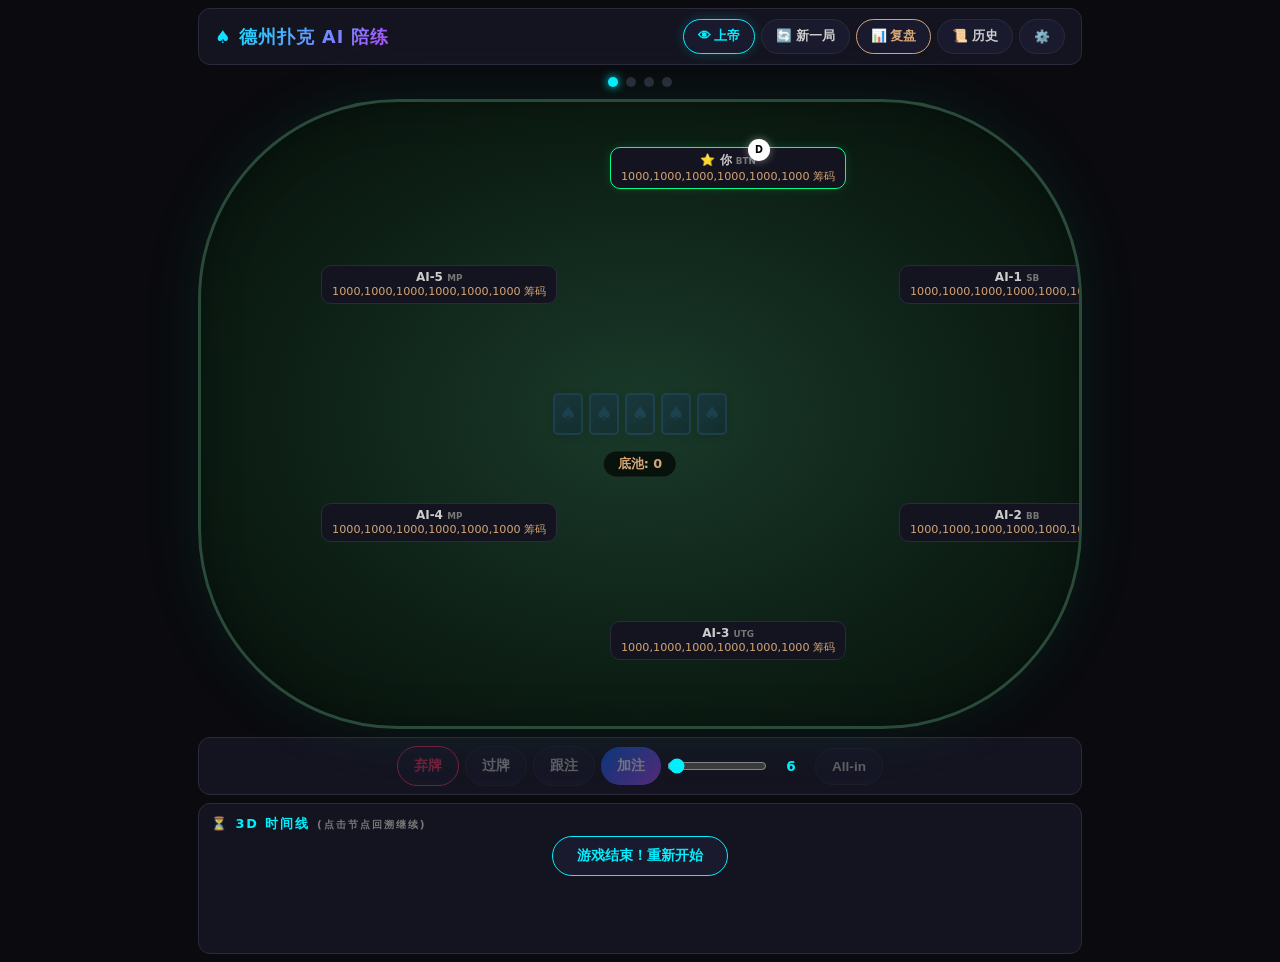
==== frontend/index.html @ 67ca3c1c "feat: 德州扑克 AI 陪练 + 5D 复盘系统完整项目 - 完整游戏引擎（牌型评估、边池计算、状态机） - AI 对手（5级难度、范围分析、蒙特卡洛胜率） - 复盘打分系统（5维雷达图、错误检测" ====
<!DOCTYPE html>
<html lang="zh-CN">
<head>
<meta charset="UTF-8">
<meta name="viewport" content="width=device-width, initial-scale=1.0, user-scalable=no, viewport-fit=cover">
<title>德州扑克 AI 陪练 — 5D 复盘系统</title>
<link rel="stylesheet" href="css/styles.css">
</head>
<body>
<div id="app">
  <!-- Header -->
  <div class="header">
    <h1>♠ 德州扑克 AI 陪练</h1>
    <div class="header-btns">
      <button class="btn active" id="btn-god" onclick="App.toggleGodMode()">👁 上帝</button>
      <button class="btn" id="btn-new" onclick="App.newHand()">🔄 新一局</button>
      <button class="btn gold" id="btn-review-toggle" onclick="App.toggleReview()">📊 复盘</button>
      <button class="btn" onclick="App.showHistory()">📜 历史</button>
      <button class="btn" onclick="App.toggleSettings()">⚙️</button>
    </div>
  </div>

  <!-- Phase dots -->
  <div class="phase-indicator" id="phase-dots">
    <span class="phase-dot lit"></span>
    <span class="phase-dot"></span>
    <span class="phase-dot"></span>
    <span class="phase-dot"></span>
  </div>

  <!-- God mode indicator -->
  <div id="god-mode-bar">👁 上帝模式 — 显示所有底牌 & 实时胜率</div>

  <!-- Poker Table -->
  <div id="table-container">
    <div class="pot-display" id="pot-display">底池: 0</div>
    <div class="community-cards" id="community-cards"></div>
    <div id="seats-container"></div>
  </div>

  <!-- Action Bar -->
  <div id="action-bar">
    <button class="btn danger" id="btn-fold" onclick="App.playerAction('fold')">弃牌</button>
    <button class="btn" id="btn-check" onclick="App.playerAction('check')">过牌</button>
    <button class="btn" id="btn-call" onclick="App.playerAction('call')">跟注</button>
    <div class="bet-slider-container">
      <button class="btn primary" id="btn-raise" onclick="App.playerAction('raise')">加注</button>
      <input type="range" id="bet-slider" min="2" max="200" value="6" oninput="App.updateBetSlider()">
      <span class="bet-amount" id="bet-amount">6</span>
    </div>
    <button class="btn" id="btn-allin" onclick="App.playerAction('allin')">All-in</button>
  </div>

  <!-- 3D Timeline -->
  <div id="timeline-section">
    <h3>⏳ 3D 时间线 <span style="font-size:0.65rem;color:var(--text-dim)">(点击节点回溯继续)</span></h3>
    <div class="timeline-3d" id="timeline"></div>
  </div>

  <!-- Review Panel -->
  <div id="review-panel">
    <div class="review-header">
      <div>
        <span class="review-score" id="review-total">--</span>
        <span style="font-size:0.8rem;color:var(--text-dim)"> /100</span>
      </div>
      <span class="review-grade grade-B" id="review-grade">B</span>
    </div>
    <canvas id="radar-canvas" width="280" height="280"></canvas>
    <div class="dim-bars" id="dim-bars"></div>
    <div class="error-list" id="error-list"></div>
    <div class="training-tags" id="training-tags"></div>
  </div>
</div>

<!-- Scripts -->
<script src="js/game-engine.js"></script>
<script src="js/ai.js"></script>
<script src="js/ui.js"></script>
<script src="js/timeline.js"></script>
<script src="js/review.js"></script>
<script src="js/main.js"></script>
</body>
</html>
---- frontend/css/styles.css ----
:root {
  --bg: #0a0a0f;
  --surface: #141420;
  --surface2: #1a1a2e;
  --gold: #d4a574;
  --neon-cyan: #00f0ff;
  --neon-green: #00ff88;
  --neon-red: #ff3366;
  --neon-yellow: #ffd700;
  --neon-purple: #b44dff;
  --neon-orange: #ff9933;
  --text: #ccc;
  --text-dim: #777;
  --border: #2a2a3a;
  --radius: 12px;
  --font: 'Segoe UI', system-ui, -apple-system, sans-serif;
}
* { margin:0; padding:0; box-sizing:border-box; }
html, body {
  background: var(--bg);
  color: var(--text);
  font-family: var(--font);
  overflow-x: hidden;
  min-height: 100dvh;
  -webkit-tap-highlight-color: transparent;
  user-select: none;
}

/* ── App Container ── */
#app {
  max-width: 900px;
  margin: 0 auto;
  padding: 8px;
  display: flex;
  flex-direction: column;
  gap: 8px;
  min-height: 100dvh;
}

/* ── Header ── */
.header {
  display: flex;
  align-items: center;
  justify-content: space-between;
  padding: 10px 16px;
  background: var(--surface);
  border-radius: var(--radius);
  border: 1px solid var(--border);
  flex-wrap: wrap;
  gap: 8px;
}
.header h1 {
  font-size: 1.1rem;
  background: linear-gradient(135deg, var(--neon-cyan), var(--neon-purple));
  -webkit-background-clip: text;
  -webkit-text-fill-color: transparent;
  font-weight: 800;
  letter-spacing: 1px;
}
.header-btns { display:flex; gap:6px; flex-wrap:wrap; }

/* ── Buttons ── */
.btn {
  padding: 8px 14px;
  border-radius: 20px;
  border: 1px solid var(--border);
  background: var(--surface2);
  color: var(--text);
  font-size: 0.8rem;
  cursor: pointer;
  transition: all .2s;
  white-space: nowrap;
  font-weight: 600;
}
.btn:active { transform:scale(0.95); }
.btn.active { border-color: var(--neon-cyan); color: var(--neon-cyan); box-shadow: 0 0 12px rgba(0,240,255,0.2); }
.btn.primary { background: linear-gradient(135deg, #0066ff, #b44dff); border: none; color: #fff; font-weight: 700; }
.btn.danger { border-color: var(--neon-red); color: var(--neon-red); }
.btn.gold { border-color: var(--gold); color: var(--gold); }
.btn:disabled { opacity: 0.4; pointer-events: none; }

/* ── Settings Panel ── */
#settings-panel {
  display: none;
  background: var(--surface);
  border-radius: var(--radius);
  border: 1px solid var(--border);
  padding: 16px;
}
#settings-panel.visible { display: block; }
.settings-group { margin-bottom: 14px; }
.settings-group label {
  display: block;
  font-size: 0.75rem;
  color: var(--text-dim);
  margin-bottom: 4px;
  font-weight: 600;
}
.settings-group input, .settings-group select {
  width: 100%;
  padding: 8px 12px;
  border-radius: 8px;
  border: 1px solid var(--border);
  background: var(--surface2);
  color: var(--text);
  font-size: 0.85rem;
  font-family: var(--font);
}
.settings-group input:focus { border-color: var(--neon-cyan); outline: none; }

/* ── Poker Table ── */
#table-container {
  position: relative;
  background: radial-gradient(ellipse at center, #1a3a2a 0%, #0d1f15 60%, #060f0a 100%);
  border-radius: 200px;
  border: 3px solid #2a4a3a;
  aspect-ratio: 1 / 1;
  max-height: 70vh;
  margin: 0 auto;
  width: 100%;
  box-shadow: 0 0 60px rgba(0,200,100,0.1), inset 0 0 40px rgba(0,0,0,0.3);
  overflow: hidden;
}
@media (max-width: 500px) {
  #table-container { border-radius: 40%; aspect-ratio: auto; min-height: 340px; }
}

/* Community + pot */
.community-cards {
  position: absolute;
  top: 50%; left: 50%;
  transform: translate(-50%, -50%);
  display: flex;
  gap: 6px;
  z-index: 10;
}
.pot-display {
  position: absolute;
  top: 58%; left: 50%;
  transform: translate(-50%, -50%);
  background: rgba(0,0,0,0.65);
  padding: 4px 14px;
  border-radius: 14px;
  font-size: 0.8rem;
  font-weight: 700;
  color: var(--gold);
  z-index: 6;
  pointer-events: none;
}

/* Player seats */
.player-seat {
  position: absolute;
  display: flex;
  flex-direction: column;
  align-items: center;
  gap: 2px;
  z-index: 5;
  transition: all .3s;
}
.player-seat.active-seat {
  filter: drop-shadow(0 0 14px var(--neon-cyan));
  z-index: 20;
}
.player-seat.folded .player-cards { opacity: 0.35; filter: grayscale(1); }
.player-seat.human-seat .player-info {
  border-color: var(--neon-green);
  box-shadow: 0 0 10px rgba(0,255,136,0.15);
}
.player-info {
  background: var(--surface);
  border-radius: 10px;
  padding: 4px 10px;
  font-size: 0.7rem;
  text-align: center;
  border: 1px solid var(--border);
  white-space: nowrap;
  min-width: 60px;
}
.player-info .name { font-weight: 700; font-size: 0.75rem; }
.player-info .stack { color: var(--gold); font-size: 0.7rem; }
.action-badge {
  display: inline-block;
  padding: 1px 8px;
  border-radius: 10px;
  font-size: 0.65rem;
  font-weight: 700;
  margin-top: 2px;
}
.action-badge.fold { background: rgba(255,51,102,0.2); color: var(--neon-red); }
.action-badge.call { background: rgba(0,240,255,0.15); color: var(--neon-cyan); }
.action-badge.raise { background: rgba(180,77,255,0.2); color: var(--neon-purple); }
.action-badge.allin { background: rgba(255,215,0,0.2); color: var(--neon-yellow); }
.action-badge.check { background: rgba(255,255,255,0.06); color: #888; }
.player-cards { display: flex; gap: 3px; }
.dealer-btn {
  width: 22px; height: 22px;
  border-radius: 50%;
  background: #fff;
  color: #000;
  font-size: 0.6rem;
  font-weight: 900;
  display: flex;
  align-items: center;
  justify-content: center;
  position: absolute;
  top: -8px;
  left: calc(50% + 20px);
  box-shadow: 0 0 8px rgba(255,255,255,0.4);
}

/* Cards */
.card {
  width: 38px; height: 54px;
  border-radius: 5px;
  background: #fff;
  color: #000;
  display: flex;
  flex-direction: column;
  align-items: center;
  justify-content: center;
  font-weight: 700;
  font-size: 0.85rem;
  box-shadow: 0 2px 8px rgba(0,0,0,0.4);
  position: relative;
  transition: all .3s;
  line-height: 1;
}
.card .rank { font-size: 0.9rem; }
.card .suit { font-size: 0.75rem; }
.card.red { color: #d00; }
.card.back {
  background: linear-gradient(135deg, #1a3a6a, #0d2040);
  color: transparent;
  border: 2px solid #2a5aaa;
}
.card.back::after { content:'♠'; color:#2a5aaa; font-size:1.2rem; }
.card.small { width: 30px; height: 42px; }
.card.small .rank { font-size: 0.7rem; }
.card.small .suit { font-size: 0.6rem; }
.card.glow { box-shadow: 0 0 16px var(--neon-green), 0 0 32px rgba(0,255,136,0.3); }
.card.glow-red { box-shadow: 0 0 16px var(--neon-red), 0 0 32px rgba(255,51,102,0.3); }
.card.equity-high { animation: equityPulse 1.5s ease-in-out infinite; }

@keyframes equityPulse {
  0%,100% { box-shadow: 0 0 10px rgba(0,255,136,0.25); }
  50% { box-shadow: 0 0 22px rgba(0,255,136,0.55), 0 0 44px rgba(0,255,136,0.2); }
}
@keyframes cardDeal {
  from { transform: translateY(-40px) rotateY(180deg); opacity:0; }
  to { transform: translateY(0) rotateY(0); opacity:1; }
}
.card.dealing { animation: cardDeal 0.4s ease-out; }

@media (max-width: 500px) {
  .card { width: 28px; height: 40px; }
  .card .rank { font-size: 0.65rem; }
  .card .suit { font-size: 0.55rem; }
  .card.small { width: 22px; height: 32px; }
}

/* ── Action Bar ── */
#action-bar {
  display: flex;
  gap: 6px;
  flex-wrap: wrap;
  justify-content: center;
  align-items: center;
  padding: 8px;
  background: var(--surface);
  border-radius: var(--radius);
  border: 1px solid var(--border);
}
#action-bar .btn { font-size: 0.85rem; padding: 10px 16px; min-width: 55px; }
.bet-slider-container {
  display: flex;
  align-items: center;
  gap: 6px;
  justify-content: center;
}
.bet-slider-container input[type=range] {
  width: 100px;
  accent-color: var(--neon-cyan);
}
.bet-amount {
  color: var(--neon-cyan);
  font-weight: 700;
  min-width: 36px;
  text-align: center;
  font-size: 0.85rem;
}

/* ── God Mode Bar ── */
#god-mode-bar {
  display: none;
  justify-content: center;
  gap: 8px;
  padding: 8px;
  background: rgba(180,77,255,0.1);
  border-radius: var(--radius);
  border: 1px solid rgba(180,77,255,0.3);
  font-size: 0.75rem;
  color: var(--neon-purple);
  align-items: center;
  text-align: center;
}
#god-mode-bar.visible { display: flex; }

/* ── Phase Indicator ── */
.phase-indicator {
  display: flex;
  gap: 8px;
  justify-content: center;
  padding: 4px;
}
.phase-dot {
  width: 10px; height: 10px;
  border-radius: 50%;
  background: var(--border);
  transition: all .3s;
}
.phase-dot.lit { background: var(--neon-cyan); box-shadow: 0 0 8px var(--neon-cyan); }
.phase-dot.done { background: var(--neon-green); }

/* ── Timeline ── */
#timeline-section {
  background: var(--surface);
  border-radius: var(--radius);
  border: 1px solid var(--border);
  padding: 12px;
  overflow: hidden;
}
#timeline-section h3 {
  font-size: 0.8rem;
  color: var(--neon-cyan);
  margin-bottom: 8px;
  letter-spacing: 2px;
}
.timeline-3d {
  perspective: 800px;
  perspective-origin: center;
  display: flex;
  gap: 0;
  overflow-x: auto;
  padding: 20px 10px;
  scroll-behavior: smooth;
  -webkit-overflow-scrolling: touch;
  align-items: flex-end;
  min-height: 100px;
}
.timeline-node {
  flex-shrink: 0;
  width: 44px; height: 44px;
  border-radius: 10px;
  background: var(--surface2);
  border: 2px solid var(--border);
  display: flex;
  flex-direction: column;
  align-items: center;
  justify-content: center;
  font-size: 0.5rem;
  cursor: pointer;
  transition: all .3s;
  transform: rotateX(20deg) translateZ(0);
  position: relative;
  text-align: center;
  color: var(--text-dim);
}
.timeline-node:hover, .timeline-node.selected {
  transform: rotateX(0deg) scale(1.25) translateZ(30px);
  border-color: var(--neon-cyan);
  box-shadow: 0 8px 24px rgba(0,240,255,0.35);
  z-index: 10;
  color: #fff;
}
.timeline-node.phase-preflop { border-color: #556; }
.timeline-node.phase-flop { border-color: #f90; }
.timeline-node.phase-turn { border-color: var(--neon-purple); }
.timeline-node.phase-river { border-color: var(--neon-red); }
.timeline-node.has-error { box-shadow: 0 0 12px rgba(255,51,102,0.5); }
.timeline-node .node-icon { font-size: 0.75rem; }
.timeline-node .node-label { font-size: 0.45rem; margin-top: 1px; text-align: center; }
.timeline-connector {
  flex-shrink: 0;
  width: 16px; height: 2px;
  background: var(--border);
  align-self: center;
  margin-bottom: 22px;
}

/* ── Review Panel ── */
#review-panel {
  background: var(--surface);
  border-radius: var(--radius);
  border: 1px solid var(--border);
  padding: 16px;
  display: none;
}
#review-panel.visible { display: block; }
.review-header {
  display: flex;
  justify-content: space-between;
  align-items: center;
  margin-bottom: 12px;
}
.review-score {
  font-size: 2.2rem;
  font-weight: 900;
  background: linear-gradient(135deg, var(--neon-green), var(--neon-cyan));
  -webkit-background-clip: text;
  -webkit-text-fill-color: transparent;
}
.review-grade {
  padding: 6px 16px;
  border-radius: 16px;
  font-weight: 700;
  font-size: 0.9rem;
}
.grade-S { background: rgba(0,255,136,0.15); color: var(--neon-green); }
.grade-A { background: rgba(0,240,255,0.15); color: var(--neon-cyan); }
.grade-B { background: rgba(255,215,0,0.15); color: var(--neon-yellow); }
.grade-C { background: rgba(255,153,0,0.15); color: var(--neon-orange); }
.grade-D { background: rgba(255,51,102,0.15); color: var(--neon-red); }

#radar-canvas { display:block; margin:0 auto; max-width:260px; width:100%; }

.dim-bars { margin-top: 12px; }
.dim-bar {
  display: flex;
  align-items: center;
  gap: 8px;
  margin: 5px 0;
  font-size: 0.73rem;
}
.dim-bar .dim-label { width: 60px; text-align: right; color: var(--text-dim); flex-shrink:0; }
.dim-bar .dim-fill {
  flex: 1; height: 8px; border-radius: 4px;
  background: var(--border); overflow: hidden;
}
.dim-bar .dim-fill-inner {
  height: 100%; border-radius: 4px;
  transition: width .6s ease-out;
}
.dim-bar .dim-score { width: 30px; text-align: left; font-weight: 700; font-size:0.7rem; flex-shrink:0; }

.error-list { margin-top: 14px; }
.error-item {
  padding: 8px 12px; border-radius: 8px; margin: 6px 0;
  font-size: 0.76rem;
  border-left: 3px solid var(--neon-red);
  background: rgba(255,51,102,0.06);
}
.error-item.warning { border-left-color: var(--neon-yellow); background: rgba(255,215,0,0.04); }
.error-item .error-phase { color: var(--text-dim); font-size: 0.63rem; }
.error-item .error-msg { font-weight: 600; }
.error-item .error-fix { color: var(--neon-green); font-size: 0.68rem; margin-top: 2px; }

.training-tags { display: flex; gap: 6px; flex-wrap: wrap; margin-top: 12px; }
.training-tag {
  padding: 4px 12px; border-radius: 14px;
  font-size: 0.7rem; font-weight: 700;
  background: rgba(180,77,255,0.15); color: var(--neon-purple);
}

/* ── History panel ── */
#history-panel {
  display: none;
  background: var(--surface);
  border-radius: var(--radius);
  border: 1px solid var(--border);
  padding: 12px;
  max-height: 300px;
  overflow-y: auto;
}
#history-panel.visible { display: block; }
.history-item {
  display: flex;
  justify-content: space-between;
  align-items: center;
  padding: 8px 12px;
  border-radius: 8px;
  margin: 4px 0;
  background: var(--surface2);
  font-size: 0.75rem;
  cursor: pointer;
  transition: all .2s;
}
.history-item:hover { border: 1px solid var(--neon-cyan); }

/* Toast */
.toast {
  position: fixed; bottom: 24px; left: 50%; transform: translateX(-50%);
  padding: 10px 24px; border-radius: 24px;
  background: var(--surface2); border: 1px solid var(--neon-cyan);
  color: var(--neon-cyan); font-weight: 600; z-index: 100;
  animation: toastIn .3s ease-out; font-size: 0.85rem;
}
@keyframes toastIn {
  from { opacity:0; transform: translateX(-50%) translateY(16px); }
  to { opacity:1; transform: translateX(-50%) translateY(0); }
}

/* Scrollbar */
::-webkit-scrollbar { height: 4px; width: 4px; }
::-webkit-scrollbar-thumb { background: var(--border); border-radius: 4px; }

/* Responsive */
@media (max-width: 500px) {
  .btn { padding: 6px 10px; font-size: 0.7rem; }
  #action-bar .btn { padding: 8px 12px; font-size: 0.75rem; }
  .timeline-node { width: 36px; height: 36px; }
  .review-score { font-size: 1.6rem; }
}
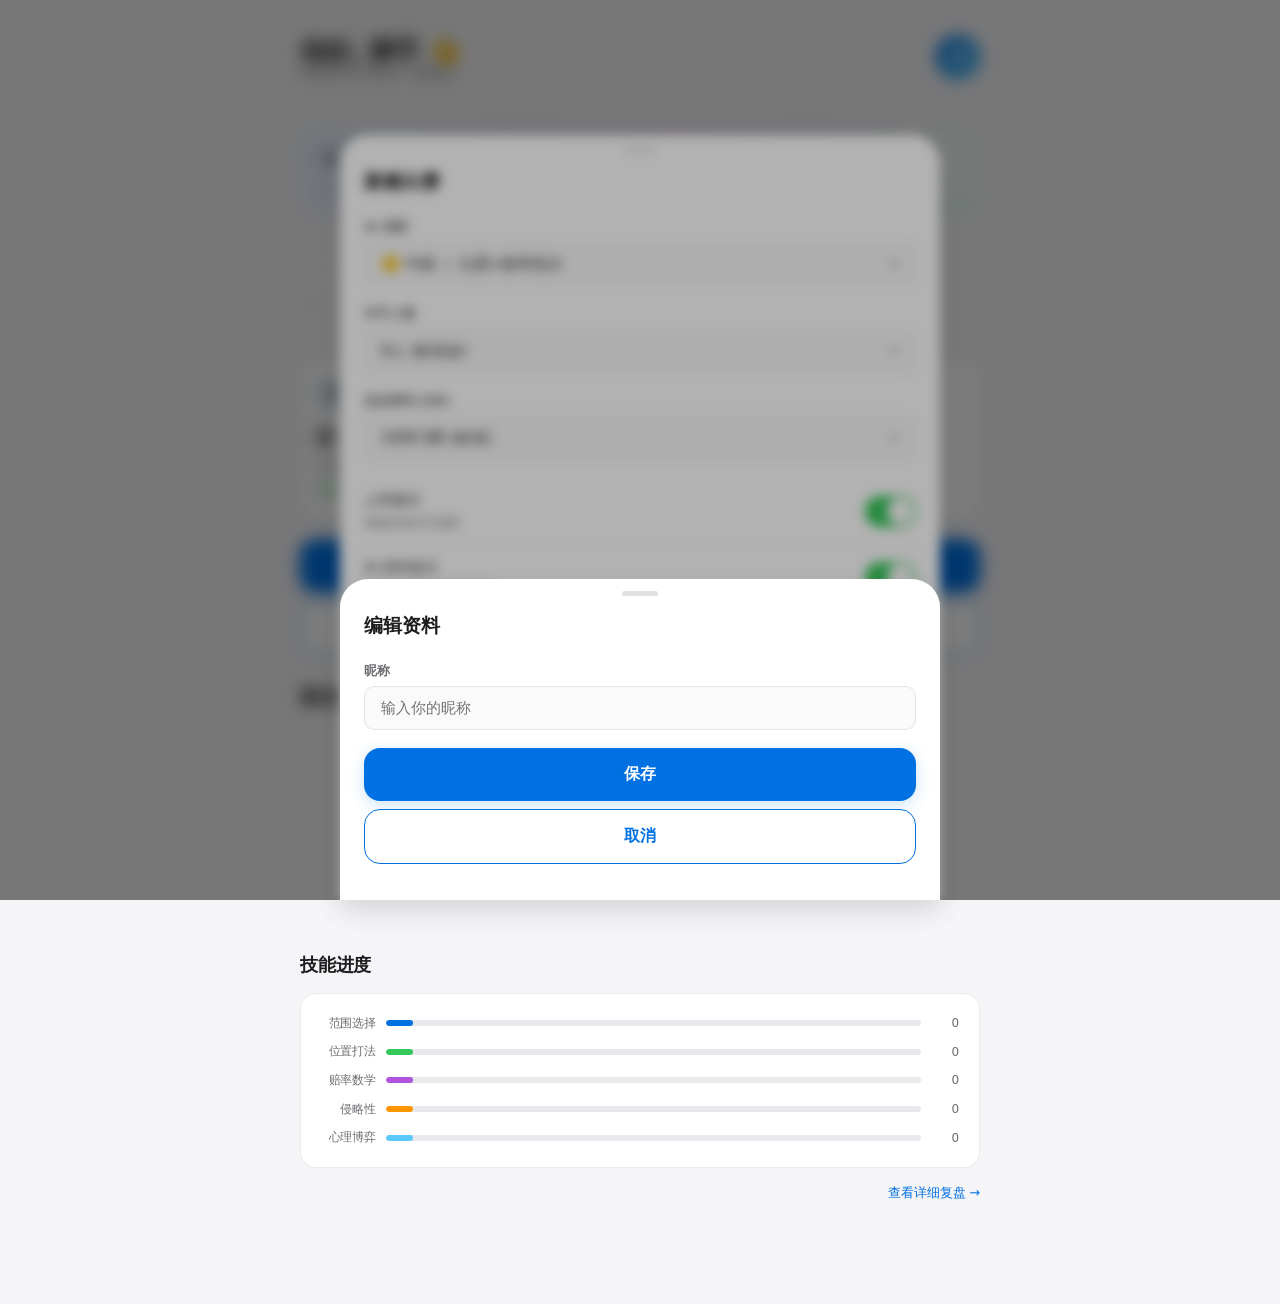
==== commit c31ad86c: "feat: 添加 Apple Design 风格首页 + 仪表盘 + 复盘数据持久化 - 新首页 index.html: 轻主题 Landing Page，含问候语、统计数据、周连续训练、牌局历史、技" ====
--- a/frontend/index.html
+++ b/frontend/index.html
@@ -3,82 +3,588 @@
 <head>
 <meta charset="UTF-8">
 <meta name="viewport" content="width=device-width, initial-scale=1.0, user-scalable=no, viewport-fit=cover">
-<title>德州扑克 AI 陪练 — 5D 复盘系统</title>
-<link rel="stylesheet" href="css/styles.css">
+<title>PokerMate — 德州扑克 AI 陪练</title>
+<style>
+  /* ═══════════════════════════════════════════
+     Apple Design Language — Light Theme
+     Cloud Design inspired: glass, airy, human
+     ═══════════════════════════════════════════ */
+  :root {
+    --bg-primary: #f5f5f7;
+    --bg-secondary: #ffffff;
+    --bg-tertiary: #fafafa;
+    --text-primary: #1d1d1f;
+    --text-secondary: #6e6e73;
+    --text-tertiary: #aeaeb2;
+    --accent-blue: #0071e3;
+    --accent-green: #34c759;
+    --accent-orange: #ff9500;
+    --accent-red: #ff3b30;
+    --accent-purple: #af52de;
+    --accent-teal: #5ac8fa;
+    --border: rgba(0,0,0,0.08);
+    --border-strong: rgba(0,0,0,0.12);
+    --shadow-sm: 0 1px 2px rgba(0,0,0,0.04);
+    --shadow-md: 0 4px 12px rgba(0,0,0,0.06);
+    --shadow-lg: 0 8px 30px rgba(0,0,0,0.08);
+    --radius-sm: 10px;
+    --radius-md: 16px;
+    --radius-lg: 22px;
+    --radius-xl: 28px;
+    --font: -apple-system, BlinkMacSystemFont, 'SF Pro Display', 'Inter', 'Segoe UI', system-ui, sans-serif;
+    --font-mono: 'SF Mono', 'JetBrains Mono', 'Fira Code', monospace;
+  }
+
+  * { margin:0; padding:0; box-sizing:border-box; }
+  html { font-size: 16px; -webkit-font-smoothing: antialiased; -moz-osx-font-smoothing: grayscale; }
+  body {
+    background: var(--bg-primary);
+    color: var(--text-primary);
+    font-family: var(--font);
+    min-height: 100dvh;
+    line-height: 1.5;
+    letter-spacing: -0.01em;
+  }
+
+  /* ── Layout ── */
+  .container {
+    max-width: 720px;
+    margin: 0 auto;
+    padding: 20px 20px 40px;
+  }
+
+  /* ── Glass Card ── */
+  .glass-card {
+    background: var(--bg-secondary);
+    border-radius: var(--radius-lg);
+    padding: 24px;
+    box-shadow: var(--shadow-sm);
+    border: 1px solid var(--border);
+    transition: all 0.2s ease;
+  }
+  .glass-card.interactive:hover {
+    box-shadow: var(--shadow-md);
+    transform: translateY(-1px);
+  }
+
+  /* ── Header ── */
+  .header {
+    display: flex;
+    align-items: center;
+    justify-content: space-between;
+    padding: 12px 0 24px;
+  }
+  .greeting { font-size: 1.6rem; font-weight: 700; letter-spacing: -0.02em; }
+  .greeting .wave { display:inline-block; animation: wave .8s ease-in-out 3; }
+  @keyframes wave {
+    0%,100% { transform: rotate(0); }
+    25% { transform: rotate(15deg); }
+    75% { transform: rotate(-10deg); }
+  }
+  .header-avatar {
+    width: 44px; height: 44px;
+    border-radius: 50%;
+    background: linear-gradient(135deg, #0071e3, #5ac8fa);
+    display: flex; align-items: center; justify-content: center;
+    color: #fff; font-weight: 700; font-size: 1.1rem;
+    box-shadow: 0 2px 8px rgba(0,113,227,0.25);
+    cursor: pointer;
+    transition: transform .2s;
+  }
+  .header-avatar:active { transform: scale(0.95); }
+  .date-today { font-size: 0.85rem; color: var(--text-secondary); margin-top: -8px; }
+
+  /* ── Quote Banner ── */
+  .quote-banner {
+    background: linear-gradient(135deg, #e8f4fd 0%, #f0e6f9 50%, #e6f9f0 100%);
+    border-radius: var(--radius-lg);
+    padding: 20px 24px;
+    margin: 20px 0;
+    position: relative;
+    overflow: hidden;
+  }
+  .quote-banner .quote-text {
+    font-size: 0.95rem;
+    font-weight: 500;
+    color: #1d1d1f;
+    position: relative;
+    z-index: 1;
+    line-height: 1.6;
+  }
+  .quote-banner .quote-author {
+    font-size: 0.8rem;
+    color: var(--text-secondary);
+    margin-top: 8px;
+    position: relative;
+    z-index: 1;
+  }
+  .quote-banner::after {
+    content: '';
+    position: absolute;
+    top: -30px; right: -20px;
+    width: 100px; height: 100px;
+    border-radius: 50%;
+    background: rgba(255,255,255,0.5);
+    z-index: 0;
+  }
+
+  /* ── Streak Bar ── */
+  .streak-bar {
+    display: flex;
+    gap: 8px;
+    margin: 16px 0 24px;
+    overflow-x: auto;
+    -webkit-overflow-scrolling: touch;
+    padding-bottom: 4px;
+  }
+  .streak-dot {
+    flex-shrink: 0;
+    width: 36px; height: 36px;
+    border-radius: 50%;
+    display: flex; align-items: center; justify-content: center;
+    font-size: 0.75rem; font-weight: 600;
+    background: var(--bg-secondary);
+    border: 2px solid var(--border);
+    transition: all .3s;
+  }
+  .streak-dot.done {
+    background: var(--accent-green);
+    border-color: var(--accent-green);
+    color: #fff;
+  }
+  .streak-dot.today {
+    border-color: var(--accent-blue);
+    box-shadow: 0 0 0 3px rgba(0,113,227,0.15);
+  }
+  .streak-label {
+    font-size: 0.7rem;
+    color: var(--text-secondary);
+    text-align: center;
+    margin-top: 4px;
+  }
+
+  /* ── Stats Grid ── */
+  .stats-grid {
+    display: grid;
+    grid-template-columns: 1fr 1fr;
+    gap: 12px;
+    margin: 20px 0;
+  }
+  @media (min-width: 600px) {
+    .stats-grid { grid-template-columns: repeat(4, 1fr); }
+  }
+  .stat-card {
+    background: var(--bg-secondary);
+    border-radius: var(--radius-md);
+    padding: 18px 16px;
+    border: 1px solid var(--border);
+    box-shadow: var(--shadow-sm);
+  }
+  .stat-card .stat-icon {
+    width: 32px; height: 32px;
+    border-radius: 8px;
+    display: flex; align-items: center; justify-content: center;
+    font-size: 1rem;
+    margin-bottom: 10px;
+  }
+  .stat-icon.blue { background: rgba(0,113,227,0.1); }
+  .stat-icon.green { background: rgba(52,199,89,0.1); }
+  .stat-icon.purple { background: rgba(175,82,222,0.1); }
+  .stat-icon.orange { background: rgba(255,149,0,0.1); }
+  .stat-card .stat-value {
+    font-size: 1.5rem; font-weight: 700;
+    letter-spacing: -0.02em;
+    color: var(--text-primary);
+  }
+  .stat-card .stat-label {
+    font-size: 0.78rem; color: var(--text-secondary);
+    margin-top: 2px;
+  }
+  .stat-card .stat-change {
+    font-size: 0.7rem; font-weight: 600;
+    margin-top: 6px;
+  }
+  .stat-change.up { color: var(--accent-green); }
+  .stat-change.down { color: var(--accent-red); }
+
+  /* ── Section Title ── */
+  .section-title {
+    font-size: 1.15rem; font-weight: 700;
+    margin: 28px 0 14px;
+    letter-spacing: -0.01em;
+    display: flex; align-items: center; gap: 8px;
+  }
+  .section-title .count {
+    font-size: 0.75rem; font-weight: 500;
+    color: var(--text-secondary);
+    background: var(--bg-tertiary);
+    padding: 2px 10px; border-radius: 12px;
+  }
+
+  /* ── CTA Button ── */
+  .btn-cta {
+    display: flex; align-items: center; justify-content: center; gap: 8px;
+    width: 100%;
+    padding: 16px 24px;
+    border-radius: var(--radius-md);
+    background: var(--accent-blue);
+    color: #fff;
+    font-size: 1rem; font-weight: 600;
+    border: none;
+    cursor: pointer;
+    letter-spacing: -0.01em;
+    transition: all .2s;
+    box-shadow: 0 4px 16px rgba(0,113,227,0.2);
+  }
+  .btn-cta:active { transform: scale(0.98); }
+  .btn-cta.secondary {
+    background: var(--bg-secondary);
+    color: var(--accent-blue);
+    border: 1.5px solid var(--accent-blue);
+    box-shadow: none;
+  }
+
+  /* ── Modal ── */
+  .modal-overlay {
+    position: fixed; inset: 0;
+    background: rgba(0,0,0,0.3);
+    backdrop-filter: blur(6px);
+    -webkit-backdrop-filter: blur(6px);
+    z-index: 100;
+    display: flex; align-items: flex-end; justify-content: center;
+    animation: fadeIn .2s ease-out;
+  }
+  @keyframes fadeIn { from { opacity:0; } to { opacity:1; } }
+  .modal-sheet {
+    background: var(--bg-secondary);
+    border-radius: var(--radius-xl) var(--radius-xl) 0 0;
+    width: 100%; max-width: 600px; max-height: 85dvh;
+    overflow-y: auto;
+    padding: 12px 24px 36px;
+    box-shadow: var(--shadow-lg);
+    animation: slideUp .3s ease-out;
+  }
+  @keyframes slideUp {
+    from { transform: translateY(100%); }
+    to { transform: translateY(0); }
+  }
+  .modal-handle {
+    width: 36px; height: 5px;
+    border-radius: 3px;
+    background: var(--border-strong);
+    margin: 0 auto 16px;
+  }
+  .modal-title { font-size: 1.2rem; font-weight: 700; margin-bottom: 20px; }
+
+  /* ── Form Controls ── */
+  .form-group { margin-bottom: 18px; }
+  .form-label {
+    display: block;
+    font-size: 0.8rem; font-weight: 600;
+    color: var(--text-secondary);
+    margin-bottom: 6px;
+  }
+  .form-select, .form-input {
+    width: 100%;
+    padding: 12px 16px;
+    border-radius: var(--radius-sm);
+    border: 1.5px solid var(--border);
+    background: var(--bg-tertiary);
+    font-size: 0.95rem;
+    font-family: var(--font);
+    color: var(--text-primary);
+    appearance: none;
+    -webkit-appearance: none;
+    transition: border-color .2s;
+    cursor: pointer;
+  }
+  .form-select:focus, .form-input:focus {
+    outline: none;
+    border-color: var(--accent-blue);
+  }
+  .form-select {
+    background-image: url("data:image/svg+xml,%3Csvg width='10' height='6' viewBox='0 0 10 6' fill='none' xmlns='http://www.w3.org/2000/svg'%3E%3Cpath d='M1 1L5 5L9 1' stroke='%236e6e73' stroke-width='1.5' stroke-linecap='round'/%3E%3C/svg%3E");
+    background-repeat: no-repeat;
+    background-position: right 16px center;
+    padding-right: 40px;
+  }
+  .toggle-row {
+    display: flex; align-items: center; justify-content: space-between;
+    padding: 12px 0;
+    border-bottom: 1px solid var(--border);
+  }
+  .toggle-row .toggle-label { font-size: 0.9rem; font-weight: 500; }
+  .toggle-row .toggle-desc { font-size: 0.75rem; color: var(--text-secondary); margin-top: 2px; }
+
+  /* Toggle Switch */
+  .toggle {
+    width: 51px; height: 31px;
+    border-radius: 16px;
+    background: #e0e0e0;
+    position: relative;
+    cursor: pointer;
+    transition: background .3s;
+    flex-shrink: 0;
+  }
+  .toggle.on { background: var(--accent-green); }
+  .toggle::after {
+    content: '';
+    position: absolute;
+    width: 27px; height: 27px;
+    border-radius: 50%;
+    background: #fff;
+    top: 2px; left: 2px;
+    transition: transform .3s;
+    box-shadow: 0 1px 4px rgba(0,0,0,0.15);
+  }
+  .toggle.on::after { transform: translateX(20px); }
+
+  /* ── History List ── */
+  .history-list {
+    display: flex; flex-direction: column; gap: 8px;
+  }
+  .history-item {
+    display: flex; align-items: center; gap: 14px;
+    padding: 14px 16px;
+    border-radius: var(--radius-md);
+    background: var(--bg-secondary);
+    border: 1px solid var(--border);
+    cursor: pointer;
+    transition: all .2s;
+  }
+  .history-item:active { background: var(--bg-tertiary); }
+  .history-item .hi-icon {
+    width: 40px; height: 40px;
+    border-radius: 10px;
+    display: flex; align-items: center; justify-content: center;
+    font-size: 1.1rem;
+    flex-shrink: 0;
+  }
+  .hi-icon.win { background: rgba(52,199,89,0.1); }
+  .hi-icon.lose { background: rgba(255,59,48,0.08); }
+  .hi-info { flex:1; min-width:0; }
+  .hi-info .hi-title { font-weight: 600; font-size: 0.9rem; }
+  .hi-info .hi-meta { font-size: 0.73rem; color: var(--text-secondary); margin-top: 1px; }
+  .hi-score { font-weight: 700; font-size: 1rem; }
+  .hi-score.good { color: var(--accent-green); }
+  .hi-score.ok { color: var(--accent-orange); }
+
+  .empty-state {
+    text-align: center; padding: 40px 20px; color: var(--text-secondary);
+  }
+  .empty-state .empty-icon { font-size: 2.5rem; margin-bottom: 12px; }
+
+  /* ── Radar Mini ── */
+  .skill-chart {
+    background: var(--bg-secondary);
+    border-radius: var(--radius-md);
+    padding: 20px;
+    border: 1px solid var(--border);
+    margin: 12px 0;
+  }
+  .skill-bars { display:flex; flex-direction: column; gap: 10px; }
+  .skill-row {
+    display: flex; align-items: center; gap: 10px;
+    font-size: 0.78rem;
+  }
+  .skill-row .skill-name { width: 55px; text-align: right; color: var(--text-secondary); flex-shrink:0; }
+  .skill-row .skill-track {
+    flex:1; height: 6px; border-radius: 3px;
+    background: #e8e8ed; overflow: hidden;
+  }
+  .skill-row .skill-fill {
+    height: 100%; border-radius: 3px;
+    transition: width .6s ease-out;
+  }
+
+  .link-small { font-size: 0.8rem; color: var(--accent-blue); text-decoration: none; font-weight: 500; }
+  .link-small:hover { text-decoration: underline; }
+
+  @media (max-width: 500px) {
+    .container { padding: 14px 14px 32px; }
+    .greeting { font-size: 1.3rem; }
+    .stats-grid { gap: 8px; }
+    .stat-card { padding: 14px 12px; }
+    .stat-card .stat-value { font-size: 1.2rem; }
+  }
+</style>
 </head>
 <body>
-<div id="app">
+<div class="container" id="app">
   <!-- Header -->
   <div class="header">
-    <h1>♠ 德州扑克 AI 陪练</h1>
-    <div class="header-btns">
-      <button class="btn active" id="btn-god" onclick="App.toggleGodMode()">👁 上帝</button>
-      <button class="btn" id="btn-new" onclick="App.newHand()">🔄 新一局</button>
-      <button class="btn gold" id="btn-review-toggle" onclick="App.toggleReview()">📊 复盘</button>
-      <button class="btn" onclick="App.showHistory()">📜 历史</button>
-      <button class="btn" onclick="App.toggleSettings()">⚙️</button>
-    </div>
-  </div>
-
-  <!-- Phase dots -->
-  <div class="phase-indicator" id="phase-dots">
-    <span class="phase-dot lit"></span>
-    <span class="phase-dot"></span>
-    <span class="phase-dot"></span>
-    <span class="phase-dot"></span>
-  </div>
-
-  <!-- God mode indicator -->
-  <div id="god-mode-bar">👁 上帝模式 — 显示所有底牌 & 实时胜率</div>
-
-  <!-- Poker Table -->
-  <div id="table-container">
-    <div class="pot-display" id="pot-display">底池: 0</div>
-    <div class="community-cards" id="community-cards"></div>
-    <div id="seats-container"></div>
-  </div>
-
-  <!-- Action Bar -->
-  <div id="action-bar">
-    <button class="btn danger" id="btn-fold" onclick="App.playerAction('fold')">弃牌</button>
-    <button class="btn" id="btn-check" onclick="App.playerAction('check')">过牌</button>
-    <button class="btn" id="btn-call" onclick="App.playerAction('call')">跟注</button>
-    <div class="bet-slider-container">
-      <button class="btn primary" id="btn-raise" onclick="App.playerAction('raise')">加注</button>
-      <input type="range" id="bet-slider" min="2" max="200" value="6" oninput="App.updateBetSlider()">
-      <span class="bet-amount" id="bet-amount">6</span>
-    </div>
-    <button class="btn" id="btn-allin" onclick="App.playerAction('allin')">All-in</button>
-  </div>
-
-  <!-- 3D Timeline -->
-  <div id="timeline-section">
-    <h3>⏳ 3D 时间线 <span style="font-size:0.65rem;color:var(--text-dim)">(点击节点回溯继续)</span></h3>
-    <div class="timeline-3d" id="timeline"></div>
-  </div>
-
-  <!-- Review Panel -->
-  <div id="review-panel">
-    <div class="review-header">
+    <div>
+      <div class="greeting">你好, <span id="user-name">牌手</span> <span class="wave">👋</span></div>
+      <div class="date-today" id="date-display"></div>
+    </div>
+    <div class="header-avatar" id="avatar-initial" onclick="App.editProfile()">P</div>
+  </div>
+
+  <!-- Encouragement Quote -->
+  <div class="quote-banner" id="quote-banner">
+    <div class="quote-text" id="quote-text">每一手牌都是一次学习。今天的你会比昨天更强。</div>
+    <div class="quote-author">— 学习统计基于你的训练数据</div>
+  </div>
+
+  <!-- Weekly Streak -->
+  <div style="overflow-x:auto">
+    <div class="streak-bar" id="streak-bar"></div>
+  </div>
+
+  <!-- Stats -->
+  <div class="stats-grid">
+    <div class="stat-card">
+      <div class="stat-icon blue">🃏</div>
+      <div class="stat-value" id="stat-hands">0</div>
+      <div class="stat-label">总手数</div>
+      <div class="stat-change up" id="stat-today-hands">今日 +0</div>
+    </div>
+    <div class="stat-card">
+      <div class="stat-icon green">📈</div>
+      <div class="stat-value" id="stat-score">--</div>
+      <div class="stat-label">平均评分</div>
+      <div class="stat-change up" id="stat-score-change">+0 近7天</div>
+    </div>
+    <div class="stat-card">
+      <div class="stat-icon purple">🎯</div>
+      <div class="stat-value" id="stat-focus">--</div>
+      <div class="stat-label">训练重点</div>
+      <div class="stat-change" style="color:var(--accent-purple)" id="stat-focus-detail">--</div>
+    </div>
+    <div class="stat-card">
+      <div class="stat-icon orange">🔥</div>
+      <div class="stat-value" id="stat-streak">0天</div>
+      <div class="stat-label">连续训练</div>
+      <div class="stat-change" style="color:var(--accent-orange)" id="stat-best-streak">最佳 0天</div>
+    </div>
+  </div>
+
+  <!-- New Match Button -->
+  <button class="btn-cta" onclick="App.openNewMatch()" style="margin-top:8px">
+    <span>+</span> 新建一场比赛
+  </button>
+
+  <!-- Quick resume -->
+  <button class="btn-cta secondary" onclick="App.quickResume()" style="margin-top:8px" id="btn-resume" hidden>
+    ▶ 继续上次训练
+  </button>
+
+  <!-- Recent History -->
+  <div class="section-title">
+    最近牌局 <span class="count" id="history-count">0</span>
+  </div>
+  <div class="history-list" id="history-list">
+    <div class="empty-state">
+      <div class="empty-icon">🂠</div>
+      <div>还没有牌局记录</div>
+      <div style="font-size:0.78rem;margin-top:4px">完成一局比赛后会自动出现在这里</div>
+    </div>
+  </div>
+
+  <!-- Skill Progress -->
+  <div class="section-title">技能进度</div>
+  <div class="skill-chart">
+    <div class="skill-bars" id="skill-bars">
+      <!-- Filled by JS -->
+    </div>
+  </div>
+  <div style="text-align:right;margin-top:4px">
+    <a class="link-small" href="game.html">查看详细复盘 →</a>
+  </div>
+
+  <!-- Bottom spacer -->
+  <div style="height:60px"></div>
+</div>
+
+<!-- ═══ New Match Modal ═══ -->
+<div class="modal-overlay" id="modal-overlay" hidden onclick="App.closeModal(event)">
+  <div class="modal-sheet" onclick="event.stopPropagation()">
+    <div class="modal-handle"></div>
+    <div class="modal-title">新建比赛</div>
+
+    <div class="form-group">
+      <label class="form-label">AI 难度</label>
+      <select class="form-select" id="cfg-difficulty">
+        <option value="1">🟢 初级 — 基础起手牌策略</option>
+        <option value="2" selected>🟡 中级 — 位置+赔率意识</option>
+        <option value="3">🔴 高级 — GTO 近似 + 混合策略</option>
+      </select>
+    </div>
+
+    <div class="form-group">
+      <label class="form-label">对手人数</label>
+      <select class="form-select" id="cfg-opponents">
+        <option value="2">2人 (单挑 Heads-up)</option>
+        <option value="3">3人</option>
+        <option value="6" selected>6人 (标准桌)</option>
+        <option value="9">9人 (满桌)</option>
+      </select>
+    </div>
+
+    <div class="form-group">
+      <label class="form-label">起始筹码 (BB)</label>
+      <select class="form-select" id="cfg-stack">
+        <option value="500">500 BB (浅码)</option>
+        <option value="1000" selected>1000 BB (标准)</option>
+        <option value="2000">2000 BB (深码)</option>
+      </select>
+    </div>
+
+    <div class="toggle-row">
       <div>
-        <span class="review-score" id="review-total">--</span>
-        <span style="font-size:0.8rem;color:var(--text-dim)"> /100</span>
+        <div class="toggle-label">上帝模式</div>
+        <div class="toggle-desc">透视所有对手底牌</div>
       </div>
-      <span class="review-grade grade-B" id="review-grade">B</span>
-    </div>
-    <canvas id="radar-canvas" width="280" height="280"></canvas>
-    <div class="dim-bars" id="dim-bars"></div>
-    <div class="error-list" id="error-list"></div>
-    <div class="training-tags" id="training-tags"></div>
+      <div class="toggle on" id="tog-god" onclick="App.toggleSwitch('tog-god')"></div>
+    </div>
+
+    <div class="toggle-row">
+      <div>
+        <div class="toggle-label">AI 实时提示</div>
+        <div class="toggle-desc">每步给出建议和胜率分析</div>
+      </div>
+      <div class="toggle on" id="tog-coach" onclick="App.toggleSwitch('tog-coach')"></div>
+    </div>
+
+    <div class="toggle-row">
+      <div>
+        <div class="toggle-label">赛后自动复盘</div>
+        <div class="toggle-desc">结束后自动弹出5维评分</div>
+      </div>
+      <div class="toggle on" id="tog-auto-review" onclick="App.toggleSwitch('tog-auto-review')"></div>
+    </div>
+
+    <div class="toggle-row">
+      <div>
+        <div class="toggle-label">记录到历史</div>
+        <div class="toggle-desc">保存牌局到学习统计</div>
+      </div>
+      <div class="toggle on" id="tog-record" onclick="App.toggleSwitch('tog-record')"></div>
+    </div>
+
+    <button class="btn-cta" onclick="App.startMatch()" style="margin-top:20px">
+      开始比赛
+    </button>
+    <button class="btn-cta secondary" onclick="App.closeModal()" style="margin-top:8px">
+      取消
+    </button>
   </div>
 </div>
 
-<!-- Scripts -->
-<script src="js/game-engine.js"></script>
-<script src="js/ai.js"></script>
-<script src="js/ui.js"></script>
-<script src="js/timeline.js"></script>
-<script src="js/review.js"></script>
-<script src="js/main.js"></script>
+<!-- ═══ Edit Profile Modal ═══ -->
+<div class="modal-overlay" id="profile-modal" hidden onclick="App.closeProfileModal(event)">
+  <div class="modal-sheet" onclick="event.stopPropagation()">
+    <div class="modal-handle"></div>
+    <div class="modal-title">编辑资料</div>
+    <div class="form-group">
+      <label class="form-label">昵称</label>
+      <input class="form-input" id="profile-nickname" placeholder="输入你的昵称" maxlength="20">
+    </div>
+    <button class="btn-cta" onclick="App.saveProfile()">保存</button>
+    <button class="btn-cta secondary" onclick="App.closeProfileModal()" style="margin-top:8px">取消</button>
+  </div>
+</div>
+
+<script src="js/dashboard.js"></script>
 </body>
 </html>
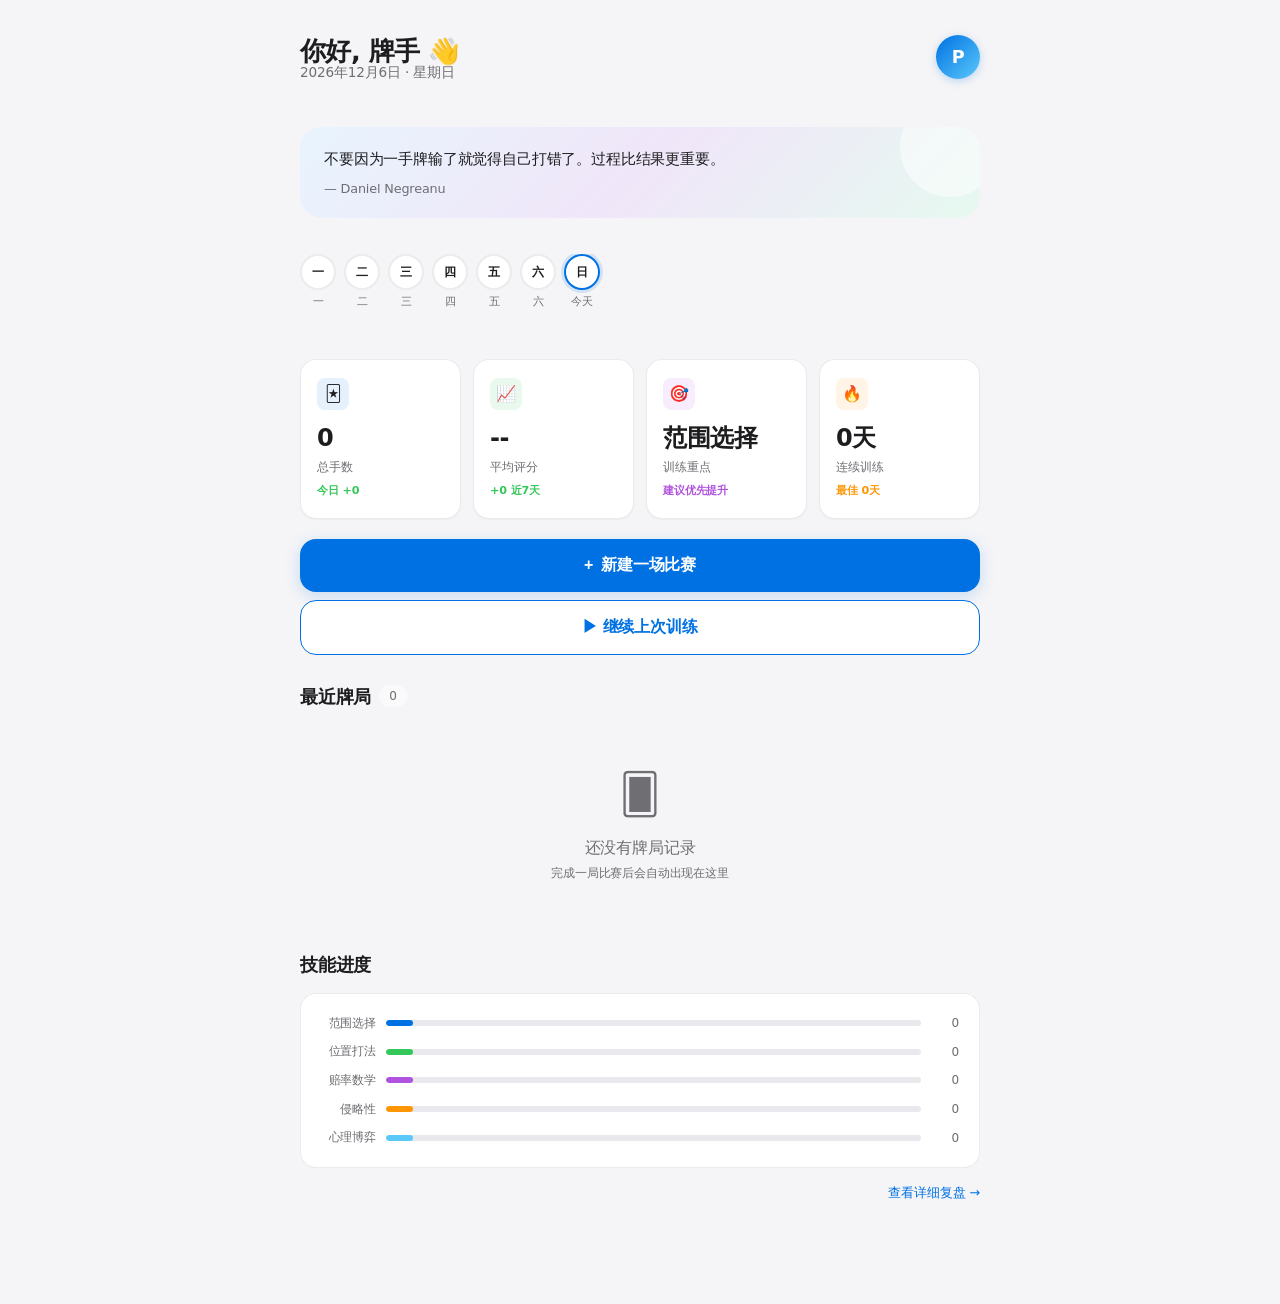
==== commit 808fd1c2: "fix: 修复 index 弹窗 CSS 阻挡 + 关闭按钮逻辑 — hidden 弹窗不再拦截点击 根本原因：.modal-overlay 的 display:flex 覆盖了 [hidden] 的" ====
--- a/frontend/index.html
+++ b/frontend/index.html
@@ -245,6 +245,9 @@
   }
 
   /* ── Modal ── */
+  .modal-overlay[hidden] {
+    display: none !important;
+  }
   .modal-overlay {
     position: fixed; inset: 0;
     background: rgba(0,0,0,0.3);
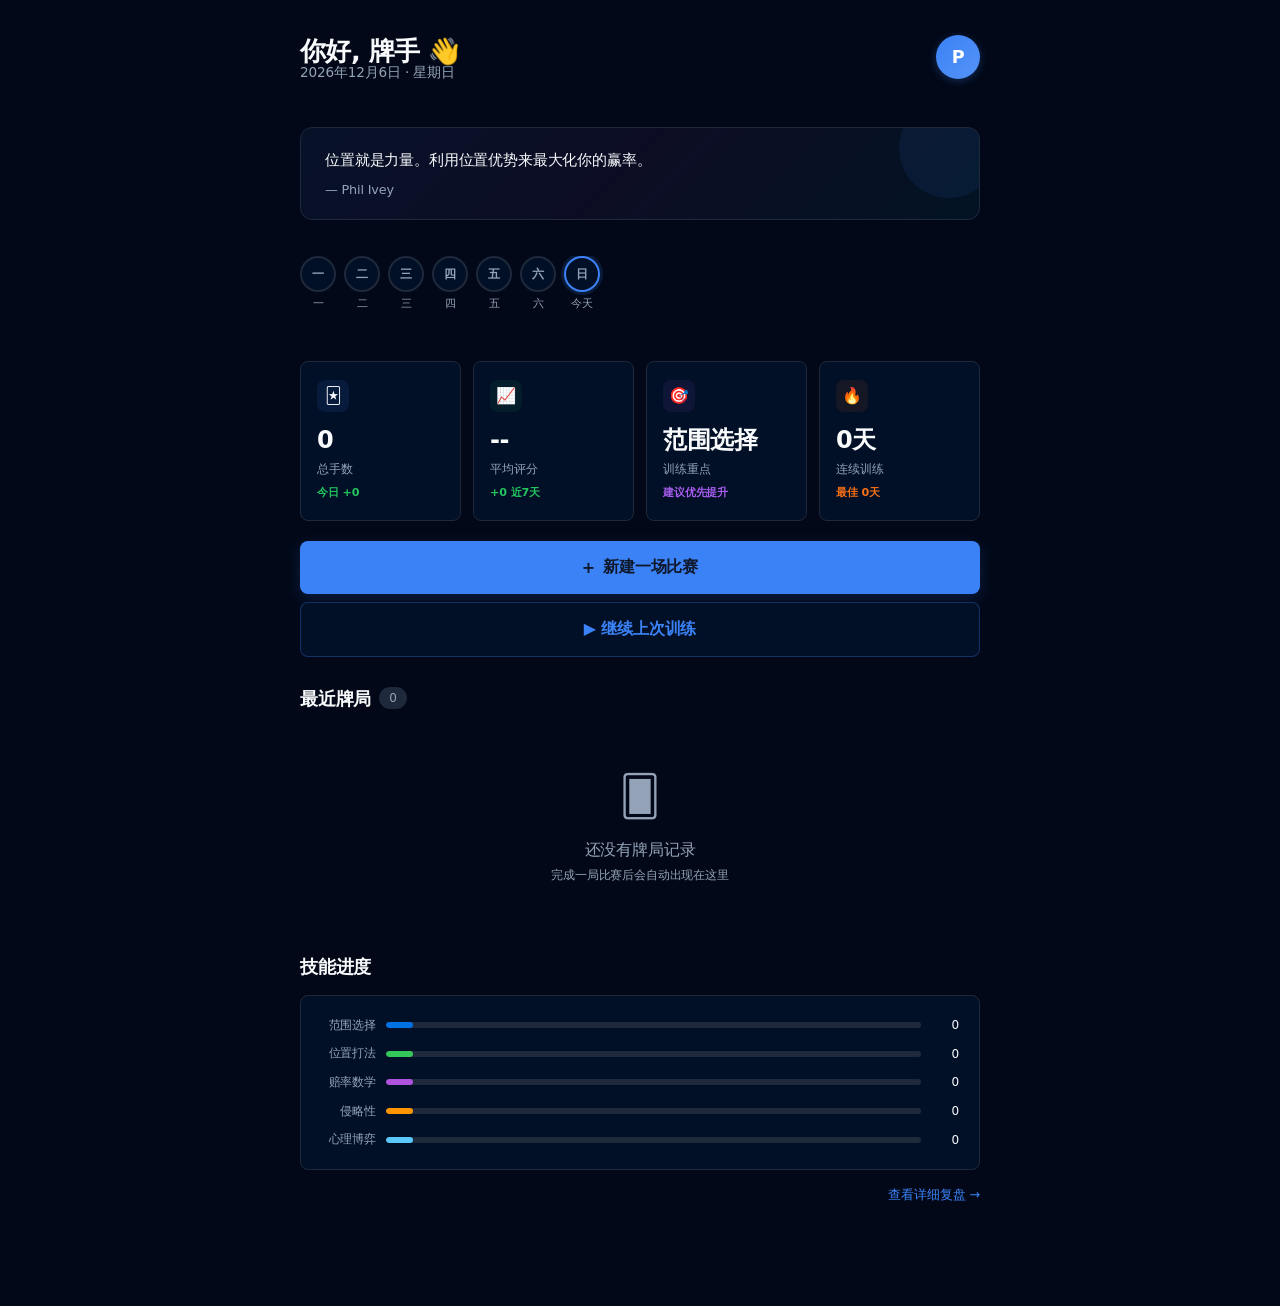
==== commit 76a95cd2: "Claude Code UI design: system-following dark/light theme, non-scrollable poker layout - Applied exac" ====
--- a/frontend/index.html
+++ b/frontend/index.html
@@ -6,31 +6,47 @@
 <title>PokerMate — 德州扑克 AI 陪练</title>
 <style>
   /* ═══════════════════════════════════════════
-     Apple Design Language — Light Theme
-     Cloud Design inspired: glass, airy, human
+     Claude Code UI Design — Dark Theme
+     Tokens from official claude-code-ui
      ═══════════════════════════════════════════ */
   :root {
-    --bg-primary: #f5f5f7;
-    --bg-secondary: #ffffff;
-    --bg-tertiary: #fafafa;
-    --text-primary: #1d1d1f;
-    --text-secondary: #6e6e73;
-    --text-tertiary: #aeaeb2;
-    --accent-blue: #0071e3;
-    --accent-green: #34c759;
-    --accent-orange: #ff9500;
-    --accent-red: #ff3b30;
-    --accent-purple: #af52de;
-    --accent-teal: #5ac8fa;
-    --border: rgba(0,0,0,0.08);
-    --border-strong: rgba(0,0,0,0.12);
-    --shadow-sm: 0 1px 2px rgba(0,0,0,0.04);
-    --shadow-md: 0 4px 12px rgba(0,0,0,0.06);
-    --shadow-lg: 0 8px 30px rgba(0,0,0,0.08);
-    --radius-sm: 10px;
-    --radius-md: 16px;
-    --radius-lg: 22px;
-    --radius-xl: 28px;
+    /* Claude shadcn/ui dark theme tokens */
+    --background: hsl(222.2, 84%, 4.9%);
+    --foreground: hsl(210, 40%, 98%);
+    --card: hsl(217.2, 91.2%, 8%);
+    --card-foreground: hsl(210, 40%, 98%);
+    --primary: hsl(217.2, 91.2%, 59.8%);
+    --primary-foreground: hsl(222.2, 47.4%, 11.2%);
+    --secondary: hsl(217.2, 32.6%, 17.5%);
+    --secondary-foreground: hsl(210, 40%, 98%);
+    --muted: hsl(217.2, 32.6%, 17.5%);
+    --muted-foreground: hsl(215, 20.2%, 65.1%);
+    --accent: hsl(217.2, 32.6%, 17.5%);
+    --accent-foreground: hsl(210, 40%, 98%);
+    --destructive: hsl(0, 62.8%, 30.6%);
+    --destructive-foreground: hsl(210, 40%, 98%);
+    --border: hsl(217.2, 32.6%, 17.5%);
+    --input: hsl(220, 13%, 46%);
+    --ring: hsl(217.2, 91.2%, 59.8%);
+
+    /* Claude glass tokens */
+    --glass-blur: 24px;
+    --glass-saturate: 1.6;
+
+    /* Semantic aliases */
+    --green: #22c55e;
+    --green-bg: rgba(34, 197, 94, 0.08);
+    --orange: hsl(24, 95%, 53%);
+    --orange-bg: rgba(249, 115, 22, 0.08);
+    --purple: hsl(271, 81%, 65%);
+    --purple-bg: rgba(168, 85, 247, 0.08);
+    --cyan: hsl(189, 94%, 43%);
+    --cyan-bg: rgba(6, 182, 212, 0.08);
+
+    --radius-sm: 6px;
+    --radius-md: 8px;
+    --radius-lg: 12px;
+    --radius-xl: 16px;
     --font: -apple-system, BlinkMacSystemFont, 'SF Pro Display', 'Inter', 'Segoe UI', system-ui, sans-serif;
     --font-mono: 'SF Mono', 'JetBrains Mono', 'Fira Code', monospace;
   }
@@ -38,8 +54,8 @@
   * { margin:0; padding:0; box-sizing:border-box; }
   html { font-size: 16px; -webkit-font-smoothing: antialiased; -moz-osx-font-smoothing: grayscale; }
   body {
-    background: var(--bg-primary);
-    color: var(--text-primary);
+    background: var(--background);
+    color: var(--foreground);
     font-family: var(--font);
     min-height: 100dvh;
     line-height: 1.5;
@@ -55,15 +71,16 @@
 
   /* ── Glass Card ── */
   .glass-card {
-    background: var(--bg-secondary);
+    background: var(--card);
     border-radius: var(--radius-lg);
     padding: 24px;
-    box-shadow: var(--shadow-sm);
     border: 1px solid var(--border);
     transition: all 0.2s ease;
+    backdrop-filter: blur(var(--glass-blur)) saturate(var(--glass-saturate));
+    -webkit-backdrop-filter: blur(var(--glass-blur)) saturate(var(--glass-saturate));
   }
   .glass-card.interactive:hover {
-    box-shadow: var(--shadow-md);
+    border-color: hsla(217.2, 91.2%, 59.8%, 0.2);
     transform: translateY(-1px);
   }
 
@@ -84,36 +101,37 @@
   .header-avatar {
     width: 44px; height: 44px;
     border-radius: 50%;
-    background: linear-gradient(135deg, #0071e3, #5ac8fa);
+    background: linear-gradient(135deg, var(--primary), hsl(217.2, 91.2%, 65%));
     display: flex; align-items: center; justify-content: center;
     color: #fff; font-weight: 700; font-size: 1.1rem;
-    box-shadow: 0 2px 8px rgba(0,113,227,0.25);
+    box-shadow: 0 2px 8px hsla(217.2, 91.2%, 59.8%, 0.3);
     cursor: pointer;
     transition: transform .2s;
   }
   .header-avatar:active { transform: scale(0.95); }
-  .date-today { font-size: 0.85rem; color: var(--text-secondary); margin-top: -8px; }
+  .date-today { font-size: 0.85rem; color: var(--muted-foreground); margin-top: -8px; }
 
   /* ── Quote Banner ── */
   .quote-banner {
-    background: linear-gradient(135deg, #e8f4fd 0%, #f0e6f9 50%, #e6f9f0 100%);
+    background: linear-gradient(135deg, hsla(217.2, 91.2%, 59.8%, 0.08) 0%, hsla(271, 81%, 65%, 0.06) 50%, hsla(189, 94%, 43%, 0.06) 100%);
     border-radius: var(--radius-lg);
     padding: 20px 24px;
     margin: 20px 0;
     position: relative;
     overflow: hidden;
+    border: 1px solid var(--border);
   }
   .quote-banner .quote-text {
     font-size: 0.95rem;
     font-weight: 500;
-    color: #1d1d1f;
+    color: var(--foreground);
     position: relative;
     z-index: 1;
     line-height: 1.6;
   }
   .quote-banner .quote-author {
     font-size: 0.8rem;
-    color: var(--text-secondary);
+    color: var(--muted-foreground);
     margin-top: 8px;
     position: relative;
     z-index: 1;
@@ -124,7 +142,7 @@
     top: -30px; right: -20px;
     width: 100px; height: 100px;
     border-radius: 50%;
-    background: rgba(255,255,255,0.5);
+    background: hsla(217.2, 91.2%, 59.8%, 0.08);
     z-index: 0;
   }
 
@@ -143,22 +161,23 @@
     border-radius: 50%;
     display: flex; align-items: center; justify-content: center;
     font-size: 0.75rem; font-weight: 600;
-    background: var(--bg-secondary);
+    background: var(--card);
     border: 2px solid var(--border);
+    color: var(--muted-foreground);
     transition: all .3s;
   }
   .streak-dot.done {
-    background: var(--accent-green);
-    border-color: var(--accent-green);
+    background: var(--green);
+    border-color: var(--green);
     color: #fff;
   }
   .streak-dot.today {
-    border-color: var(--accent-blue);
-    box-shadow: 0 0 0 3px rgba(0,113,227,0.15);
+    border-color: var(--primary);
+    box-shadow: 0 0 0 3px hsla(217.2, 91.2%, 59.8%, 0.15);
   }
   .streak-label {
     font-size: 0.7rem;
-    color: var(--text-secondary);
+    color: var(--muted-foreground);
     text-align: center;
     margin-top: 4px;
   }
@@ -174,11 +193,10 @@
     .stats-grid { grid-template-columns: repeat(4, 1fr); }
   }
   .stat-card {
-    background: var(--bg-secondary);
+    background: var(--card);
     border-radius: var(--radius-md);
     padding: 18px 16px;
     border: 1px solid var(--border);
-    box-shadow: var(--shadow-sm);
   }
   .stat-card .stat-icon {
     width: 32px; height: 32px;
@@ -187,25 +205,24 @@
     font-size: 1rem;
     margin-bottom: 10px;
   }
-  .stat-icon.blue { background: rgba(0,113,227,0.1); }
-  .stat-icon.green { background: rgba(52,199,89,0.1); }
-  .stat-icon.purple { background: rgba(175,82,222,0.1); }
-  .stat-icon.orange { background: rgba(255,149,0,0.1); }
+  .stat-icon.blue { background: hsla(217.2, 91.2%, 59.8%, 0.1); }
+  .stat-icon.green { background: var(--green-bg); }
+  .stat-icon.purple { background: var(--purple-bg); }
+  .stat-icon.orange { background: var(--orange-bg); }
   .stat-card .stat-value {
     font-size: 1.5rem; font-weight: 700;
     letter-spacing: -0.02em;
-    color: var(--text-primary);
   }
   .stat-card .stat-label {
-    font-size: 0.78rem; color: var(--text-secondary);
+    font-size: 0.78rem; color: var(--muted-foreground);
     margin-top: 2px;
   }
   .stat-card .stat-change {
     font-size: 0.7rem; font-weight: 600;
     margin-top: 6px;
   }
-  .stat-change.up { color: var(--accent-green); }
-  .stat-change.down { color: var(--accent-red); }
+  .stat-change.up { color: var(--green); }
+  .stat-change.down { color: hsl(0, 84%, 60%); }
 
   /* ── Section Title ── */
   .section-title {
@@ -216,8 +233,8 @@
   }
   .section-title .count {
     font-size: 0.75rem; font-weight: 500;
-    color: var(--text-secondary);
-    background: var(--bg-tertiary);
+    color: var(--muted-foreground);
+    background: var(--secondary);
     padding: 2px 10px; border-radius: 12px;
   }
 
@@ -227,20 +244,21 @@
     width: 100%;
     padding: 16px 24px;
     border-radius: var(--radius-md);
-    background: var(--accent-blue);
-    color: #fff;
+    background: var(--primary);
+    color: var(--primary-foreground);
     font-size: 1rem; font-weight: 600;
     border: none;
     cursor: pointer;
     letter-spacing: -0.01em;
     transition: all .2s;
-    box-shadow: 0 4px 16px rgba(0,113,227,0.2);
+    box-shadow: 0 4px 16px hsla(217.2, 91.2%, 59.8%, 0.2);
+    font-family: var(--font);
   }
   .btn-cta:active { transform: scale(0.98); }
   .btn-cta.secondary {
-    background: var(--bg-secondary);
-    color: var(--accent-blue);
-    border: 1.5px solid var(--accent-blue);
+    background: var(--card);
+    color: var(--primary);
+    border: 1.5px solid hsla(217.2, 91.2%, 59.8%, 0.3);
     box-shadow: none;
   }
 
@@ -250,7 +268,7 @@
   }
   .modal-overlay {
     position: fixed; inset: 0;
-    background: rgba(0,0,0,0.3);
+    background: rgba(0,0,0,0.5);
     backdrop-filter: blur(6px);
     -webkit-backdrop-filter: blur(6px);
     z-index: 100;
@@ -259,12 +277,14 @@
   }
   @keyframes fadeIn { from { opacity:0; } to { opacity:1; } }
   .modal-sheet {
-    background: var(--bg-secondary);
+    background: var(--card);
     border-radius: var(--radius-xl) var(--radius-xl) 0 0;
     width: 100%; max-width: 600px; max-height: 85dvh;
     overflow-y: auto;
     padding: 12px 24px 36px;
-    box-shadow: var(--shadow-lg);
+    box-shadow: 0 8px 30px rgba(0,0,0,0.4);
+    border: 1px solid var(--border);
+    border-bottom: none;
     animation: slideUp .3s ease-out;
   }
   @keyframes slideUp {
@@ -274,7 +294,7 @@
   .modal-handle {
     width: 36px; height: 5px;
     border-radius: 3px;
-    background: var(--border-strong);
+    background: var(--border);
     margin: 0 auto 16px;
   }
   .modal-title { font-size: 1.2rem; font-weight: 700; margin-bottom: 20px; }
@@ -284,7 +304,7 @@
   .form-label {
     display: block;
     font-size: 0.8rem; font-weight: 600;
-    color: var(--text-secondary);
+    color: var(--muted-foreground);
     margin-bottom: 6px;
   }
   .form-select, .form-input {
@@ -292,10 +312,10 @@
     padding: 12px 16px;
     border-radius: var(--radius-sm);
     border: 1.5px solid var(--border);
-    background: var(--bg-tertiary);
+    background: var(--secondary);
     font-size: 0.95rem;
     font-family: var(--font);
-    color: var(--text-primary);
+    color: var(--foreground);
     appearance: none;
     -webkit-appearance: none;
     transition: border-color .2s;
@@ -303,10 +323,10 @@
   }
   .form-select:focus, .form-input:focus {
     outline: none;
-    border-color: var(--accent-blue);
+    border-color: var(--primary);
   }
   .form-select {
-    background-image: url("data:image/svg+xml,%3Csvg width='10' height='6' viewBox='0 0 10 6' fill='none' xmlns='http://www.w3.org/2000/svg'%3E%3Cpath d='M1 1L5 5L9 1' stroke='%236e6e73' stroke-width='1.5' stroke-linecap='round'/%3E%3C/svg%3E");
+    background-image: url("data:image/svg+xml,%3Csvg width='10' height='6' viewBox='0 0 10 6' fill='none' xmlns='http://www.w3.org/2000/svg'%3E%3Cpath d='M1 1L5 5L9 1' stroke='%2394a3b8' stroke-width='1.5' stroke-linecap='round'/%3E%3C/svg%3E");
     background-repeat: no-repeat;
     background-position: right 16px center;
     padding-right: 40px;
@@ -317,19 +337,19 @@
     border-bottom: 1px solid var(--border);
   }
   .toggle-row .toggle-label { font-size: 0.9rem; font-weight: 500; }
-  .toggle-row .toggle-desc { font-size: 0.75rem; color: var(--text-secondary); margin-top: 2px; }
+  .toggle-row .toggle-desc { font-size: 0.75rem; color: var(--muted-foreground); margin-top: 2px; }
 
   /* Toggle Switch */
   .toggle {
     width: 51px; height: 31px;
     border-radius: 16px;
-    background: #e0e0e0;
+    background: hsl(217.2, 32.6%, 17.5%);
     position: relative;
     cursor: pointer;
     transition: background .3s;
     flex-shrink: 0;
   }
-  .toggle.on { background: var(--accent-green); }
+  .toggle.on { background: var(--primary); }
   .toggle::after {
     content: '';
     position: absolute;
@@ -338,7 +358,7 @@
     background: #fff;
     top: 2px; left: 2px;
     transition: transform .3s;
-    box-shadow: 0 1px 4px rgba(0,0,0,0.15);
+    box-shadow: 0 1px 4px rgba(0,0,0,0.3);
   }
   .toggle.on::after { transform: translateX(20px); }
 
@@ -350,12 +370,12 @@
     display: flex; align-items: center; gap: 14px;
     padding: 14px 16px;
     border-radius: var(--radius-md);
-    background: var(--bg-secondary);
+    background: var(--card);
     border: 1px solid var(--border);
     cursor: pointer;
     transition: all .2s;
   }
-  .history-item:active { background: var(--bg-tertiary); }
+  .history-item:active { background: var(--secondary); }
   .history-item .hi-icon {
     width: 40px; height: 40px;
     border-radius: 10px;
@@ -363,23 +383,23 @@
     font-size: 1.1rem;
     flex-shrink: 0;
   }
-  .hi-icon.win { background: rgba(52,199,89,0.1); }
-  .hi-icon.lose { background: rgba(255,59,48,0.08); }
+  .hi-icon.win { background: var(--green-bg); }
+  .hi-icon.lose { background: rgba(255, 59, 48, 0.08); }
   .hi-info { flex:1; min-width:0; }
   .hi-info .hi-title { font-weight: 600; font-size: 0.9rem; }
-  .hi-info .hi-meta { font-size: 0.73rem; color: var(--text-secondary); margin-top: 1px; }
+  .hi-info .hi-meta { font-size: 0.73rem; color: var(--muted-foreground); margin-top: 1px; }
   .hi-score { font-weight: 700; font-size: 1rem; }
-  .hi-score.good { color: var(--accent-green); }
-  .hi-score.ok { color: var(--accent-orange); }
+  .hi-score.good { color: var(--green); }
+  .hi-score.ok { color: var(--orange); }
 
   .empty-state {
-    text-align: center; padding: 40px 20px; color: var(--text-secondary);
+    text-align: center; padding: 40px 20px; color: var(--muted-foreground);
   }
   .empty-state .empty-icon { font-size: 2.5rem; margin-bottom: 12px; }
 
   /* ── Radar Mini ── */
   .skill-chart {
-    background: var(--bg-secondary);
+    background: var(--card);
     border-radius: var(--radius-md);
     padding: 20px;
     border: 1px solid var(--border);
@@ -390,17 +410,17 @@
     display: flex; align-items: center; gap: 10px;
     font-size: 0.78rem;
   }
-  .skill-row .skill-name { width: 55px; text-align: right; color: var(--text-secondary); flex-shrink:0; }
+  .skill-row .skill-name { width: 55px; text-align: right; color: var(--muted-foreground); flex-shrink:0; }
   .skill-row .skill-track {
     flex:1; height: 6px; border-radius: 3px;
-    background: #e8e8ed; overflow: hidden;
+    background: var(--secondary); overflow: hidden;
   }
   .skill-row .skill-fill {
     height: 100%; border-radius: 3px;
     transition: width .6s ease-out;
   }
 
-  .link-small { font-size: 0.8rem; color: var(--accent-blue); text-decoration: none; font-weight: 500; }
+  .link-small { font-size: 0.8rem; color: var(--primary); text-decoration: none; font-weight: 500; }
   .link-small:hover { text-decoration: underline; }
 
   @media (max-width: 500px) {
@@ -452,13 +472,13 @@
       <div class="stat-icon purple">🎯</div>
       <div class="stat-value" id="stat-focus">--</div>
       <div class="stat-label">训练重点</div>
-      <div class="stat-change" style="color:var(--accent-purple)" id="stat-focus-detail">--</div>
+      <div class="stat-change" style="color:var(--purple)" id="stat-focus-detail">--</div>
     </div>
     <div class="stat-card">
       <div class="stat-icon orange">🔥</div>
       <div class="stat-value" id="stat-streak">0天</div>
       <div class="stat-label">连续训练</div>
-      <div class="stat-change" style="color:var(--accent-orange)" id="stat-best-streak">最佳 0天</div>
+      <div class="stat-change" style="color:var(--orange)" id="stat-best-streak">最佳 0天</div>
     </div>
   </div>
 
